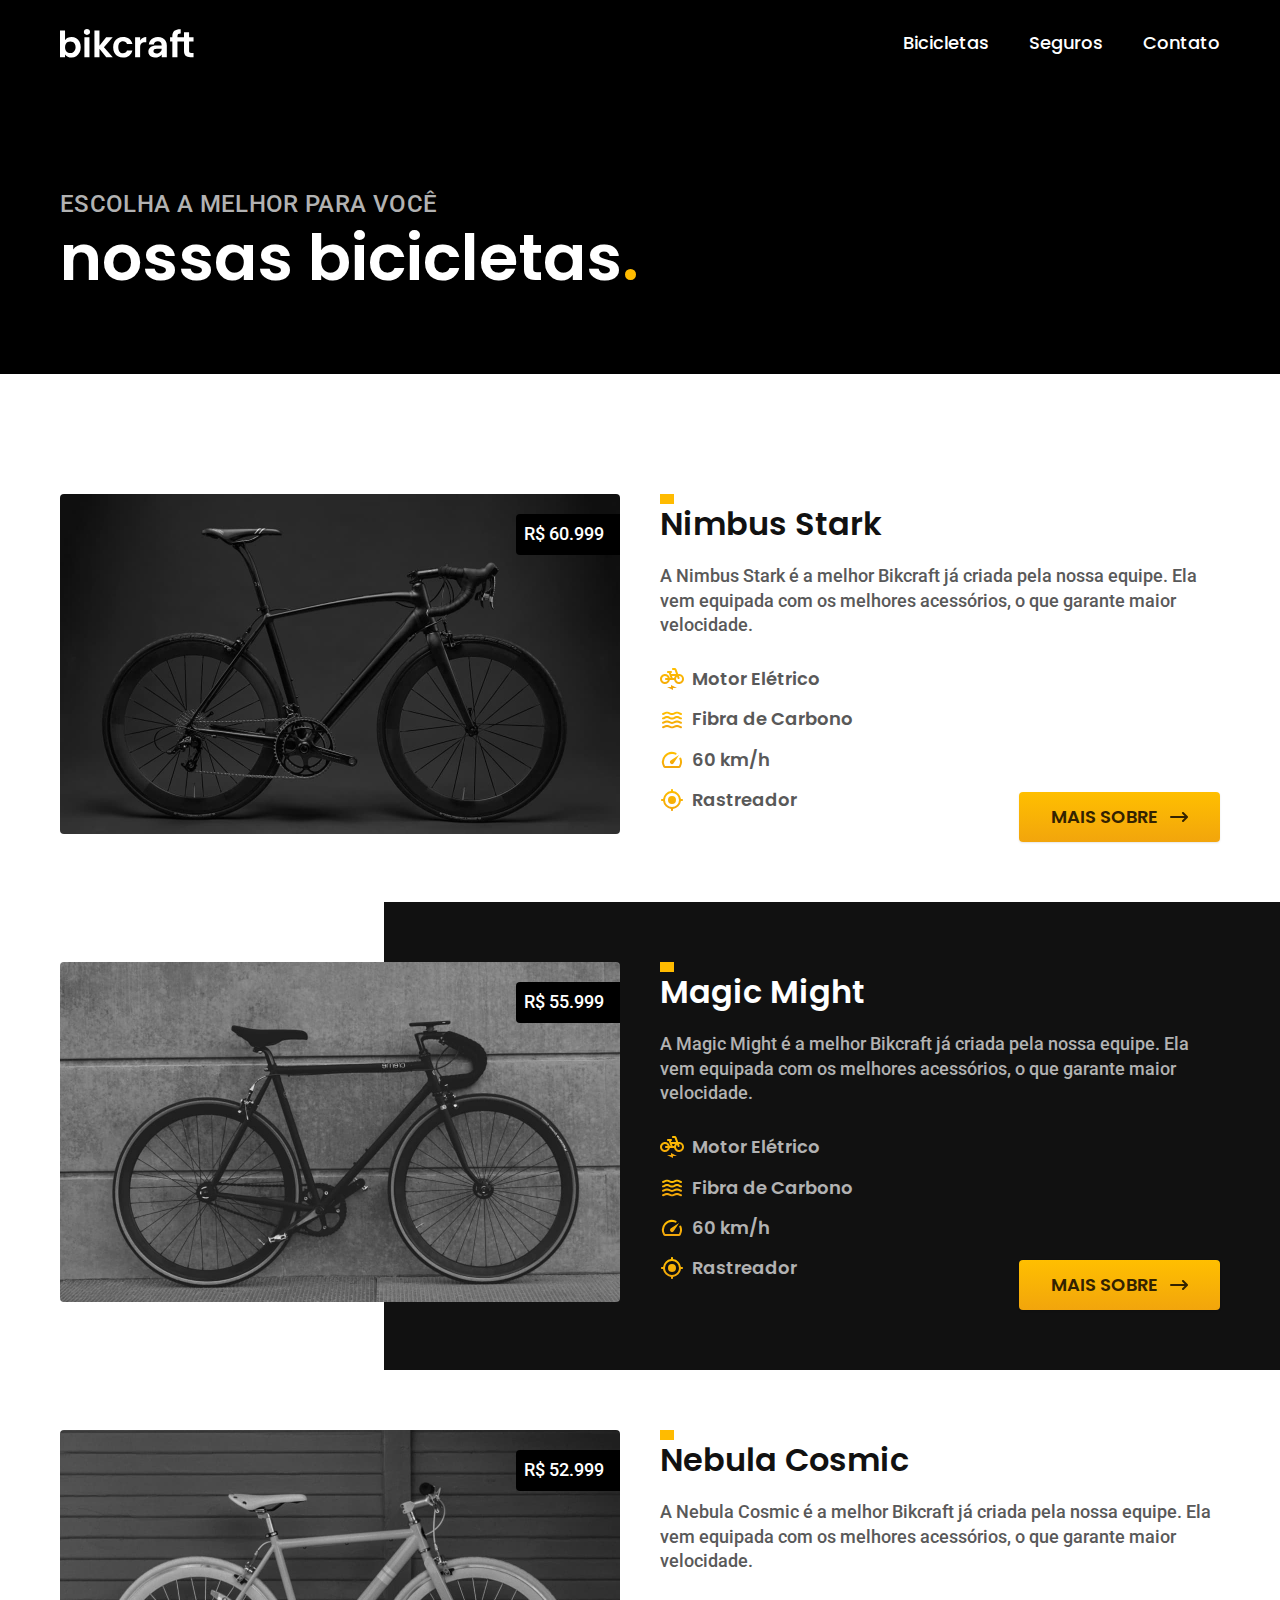
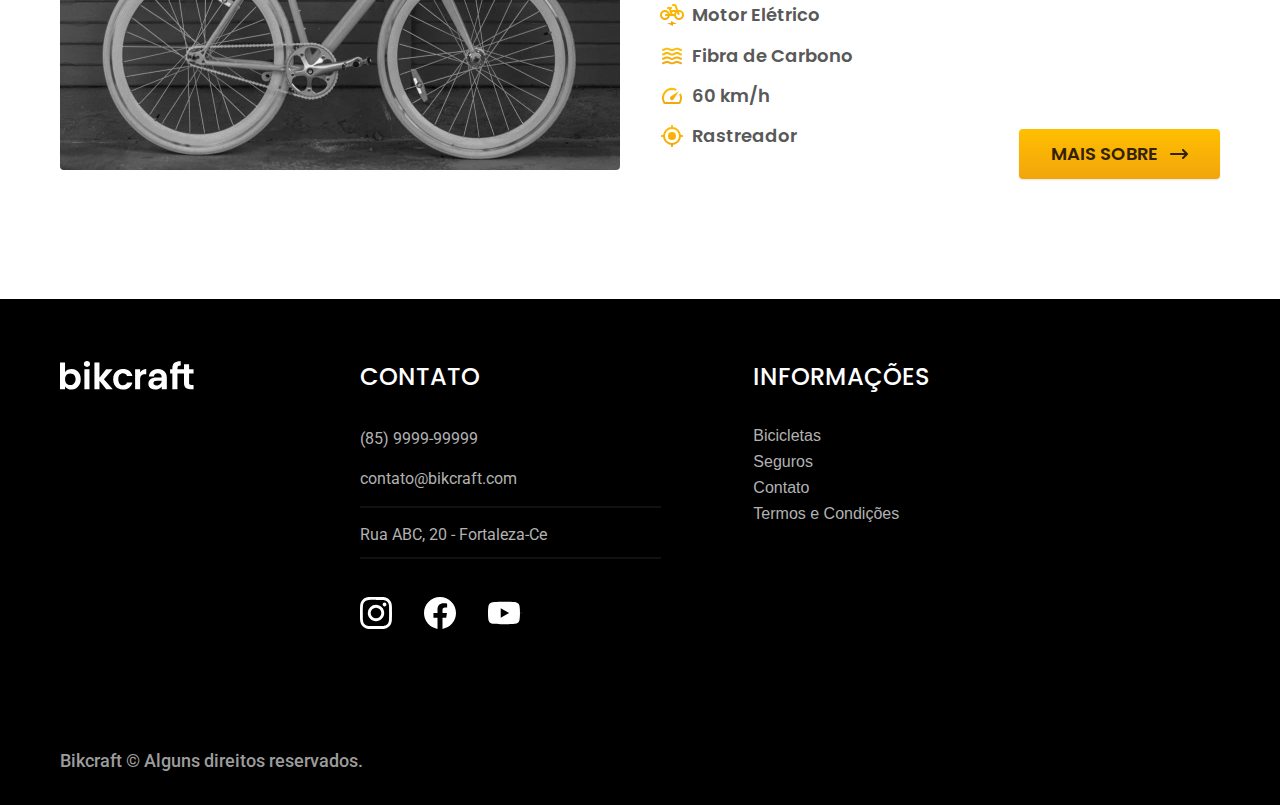
==== bicicletas.html @ 05d370a3 "pagina interna  nimbus stark/article - escolha a sua concluido" ====
<!DOCTYPE html>
<html lang="pt-BR">

<head>
   <meta charset="UTF-8">
   <meta name="viewport" content="width=device-width, initial-scale=1.0">
   <title>Bicicletas | Bikcraft</title>
   <meta name="description" content="Bicicletas elétricas de alta precisão e qualidade,  feitas sob medida para o cliente. Explore o mundo na sua velocidade com a Bikcraft.">
   <link rel="stylesheet" href="../css/style.css">
   <link rel="preconnect" href="https://fonts.googleapis.com">
   <link rel="preconnect" href="https://fonts.gstatic.com" crossorigin>
   <link href="https://fonts.googleapis.com/css2?family=Poppins:ital,wght@0,600;1,400&family=Roboto:wght@400;500&display=swap" rel="stylesheet">
</head>

<body id="bicicletas">
   <!-- HEADER -->
   <header class="header-bg">
      <div class="header container">
         <a href="../index.html"><img src="../img/bikcraft.svg" alt="bikcraft"></a>
         <nav class="nav">
            <ul class="header-menu font-1-m">
               <li><a href="./bicicletas.html">Bicicletas</a></li>
               <li><a href="./seguros.html">Seguros</a></li>
               <li><a href="./contato.html">Contato</a></li>
            </ul>
         </nav>
      </div>
   </header>

   <div class="header-interno-bg">
      <div class="header-interno container">
         <p class="font-2-l-b">Escolha a melhor para você</p>
         <h2 class="font-1-xxl">nossas bicicletas<span>.</span></h2>
      </div>
   </div>

   <!-- main -->
   <main>
      <section aria-label="As melhores e mais tecnologicas bicicletas.">

         <div class="bicicleta-box bicicleta-wp">
            <div class="bicicleta-box-img">
               <img src="../img/bicicletas/nimbus.jpg" alt="Nebula">
               <span class="preco-bik font-2-m">R$ 60.999</span>
            </div>

            <div class="bicicleta-box-conteudo">
               <h2 class="font-1-xl">Nimbus Stark</h2>
               <p class="font-2-m">A Nimbus Stark é a melhor Bikcraft já criada pela nossa equipe. Ela vem equipada com os melhores acessórios, o que garante maior velocidade.</p>
               <div class="bicicleta-box-vantagens">
                  <ul class="font-1-m-b">
                     <li>
                        <img src="../img/icones/eletrica.svg" alt="">
                        Motor Elétrico
                     </li>
                     <li>
                        <img src="../img/icones/carbono.svg" alt="">
                        Fibra de Carbono
                     </li>
                     <li>
                        <img src="../img/icones/velocidade.svg" alt="">
                        60 km/h
                     </li>
                     <li>
                        <img src="../img/icones/rastreador.svg" alt="">
                        Rastreador
                     </li>
                  </ul>
                  <a class="bicicleta-box-botao font-1-m-b" href="./bicicletas/nimbus.html">
                     MAIS SOBRE
                  </a>
               </div>
            </div>
         </div>

         <div id="bicicleta-bg">
            <div class="bicicleta-box bicicleta-wp">
               <div class="bicicleta-box-img">
                  <img src="../img/bicicletas/magic.jpg" alt="Nimbus Stark">
                  <span class="preco-bik font-2-m">R$ 55.999</span>
               </div>
               <div class="bicicleta-box-conteudo">
                  <h2 class="font-1-xl">Magic Might</h2>
                  <p class="font-2-m">A Magic Might é a melhor Bikcraft já criada pela nossa equipe. Ela vem equipada com os melhores acessórios, o que garante maior velocidade.</p>
                  <div class="bicicleta-box-vantagens">
                     <ul class="font-1-m-b">
                        <li>
                           <img src="../img/icones/eletrica.svg" alt="">
                           Motor Elétrico
                        </li>
                        <li>
                           <img src="../img/icones/carbono.svg" alt="">
                           Fibra de Carbono
                        </li>
                        <li>
                           <img src="../img/icones/velocidade.svg" alt="">
                           60 km/h
                        </li>
                        <li>
                           <img src="../img/icones/rastreador.svg" alt="">
                           Rastreador
                        </li>
                     </ul>
                     <a class="bicicleta-box-botao font-1-m-b" href="./bicicletas/magic-might.html">
                        MAIS SOBRE
                     </a>
                  </div>
               </div>
            </div>
         </div>

         <div class="bicicleta-box bicicleta-wp">
            <div class="bicicleta-box-img">
               <img src="../img/bicicletas/nebula.jpg" alt="Nebula">
               <span class="preco-bik font-2-m">R$ 52.999</span>
            </div>

            <div class="bicicleta-box-conteudo">
               <h2 class="font-1-xl">Nebula Cosmic</h2>
               <p class="font-2-m">A Nebula Cosmic é a melhor Bikcraft já criada pela nossa equipe. Ela vem equipada com os melhores acessórios, o que garante maior velocidade.</p>
               <div class="bicicleta-box-vantagens">
                  <ul class="font-1-m-b">
                     <li>
                        <img src="../img/icones/eletrica.svg" alt="">
                        Motor Elétrico
                     </li>
                     <li>
                        <img src="../img/icones/carbono.svg" alt="">
                        Fibra de Carbono
                     </li>
                     <li>
                        <img src="../img/icones/velocidade.svg" alt="">
                        60 km/h
                     </li>
                     <li>
                        <img src="../img/icones/rastreador.svg" alt="">
                        Rastreador
                     </li>
                  </ul>
                  <a class="bicicleta-box-botao font-1-m-b" href="./bicicletas/nebula-cosmic.html">
                     MAIS SOBRE
                  </a>
               </div>
            </div>
         </div>
      </section>
   </main>
   <!-- footer -->
   <footer class="footer-bg heigth-footer">
      <div class="container" id="footer-container" style="color: aliceblue;">
         <div class="footer-logo">
            <img src="../img/bikcraft.svg" alt="">
         </div>

         <div class="footer-contato font-2-s">
            <h2 class="font-1-l">contato</h2>
            <ul>
               <li>
                  <a href="tel:+5585999999999">(85) 9999-99999</a>
               </li>
               <li>
                  <a href="mailto:"></a>
               </li>
               <li>
                  <a href="mailto:email@provedor.com.br?subject=Assunto do email&cc=copia@provedor.com.br&bcc=copiaoculta@provedor.com.br&body=Conteúdo do email que será preenchido automaticamente">contato@bikcraft.com</a>
               </li>
            </ul>

            <span>Rua ABC, 20 - Fortaleza-Ce</span>

            <ul class="footer-redes">
               <li>
                  <a href="#"><img src="../img/redes/instagram.svg" alt="instagram"></a>
               </li>
               <li>
                  <a href="#"><img src="../img/redes/facebook.svg" alt="facebook"></a>
               </li>
               <li>
                  <a href="#"><img src="../img/redes/youtube.svg" alt="youtube"></a>
               </li>
            </ul>

         </div>

         <div class="footer-informacoes">
            <h2 class="font-1-l">Informações</h2>

            <ul>
               <li><a href="./bicicletas.html">Bicicletas</a></li>
               <li><a href="./seguros.html">Seguros</a></li>
               <li><a href="./contato.html">Contato</a></li>
               <li><a href="./termos.html">Termos e Condições</a></li>
            </ul>
         </div>

         <span class="copy font-2-m">Bikcraft © Alguns direitos reservados.</span>
      </div>
   </footer>
</body>

</html>
---- css/style.css ----
/* GLOBAL */
@import url(./global/global.css);
@import url(./global/header.css);
@import url(./utilidades/tipografia.css);
@import url(./global/footer.css);
/* UTILIDADES */
@import url(./utilidades/cores.css);
@import url(./utilidades/componetes.css);
/* HOME */
@import url(./home/introducao.css);
@import url(./home/lista.css);
@import url(./home/tecnologia.css);
@import url(./home/parceiros.css);
@import url(./home/depoimento.css);
@import url(./home/seguros.css);
/* TERMOS */
@import url(../css/termos/termos.css);
/* BICICLETAS */
@import url(../css/bicicletas/bicicletas.css);
@import url(../css/bicicletas/nimbus.css);
/* ORÇAMENTO */
@import url(../css/orcamento/orcamento.css);
/* SEGUROS */
@import url(../css/seguros/seguros.css);
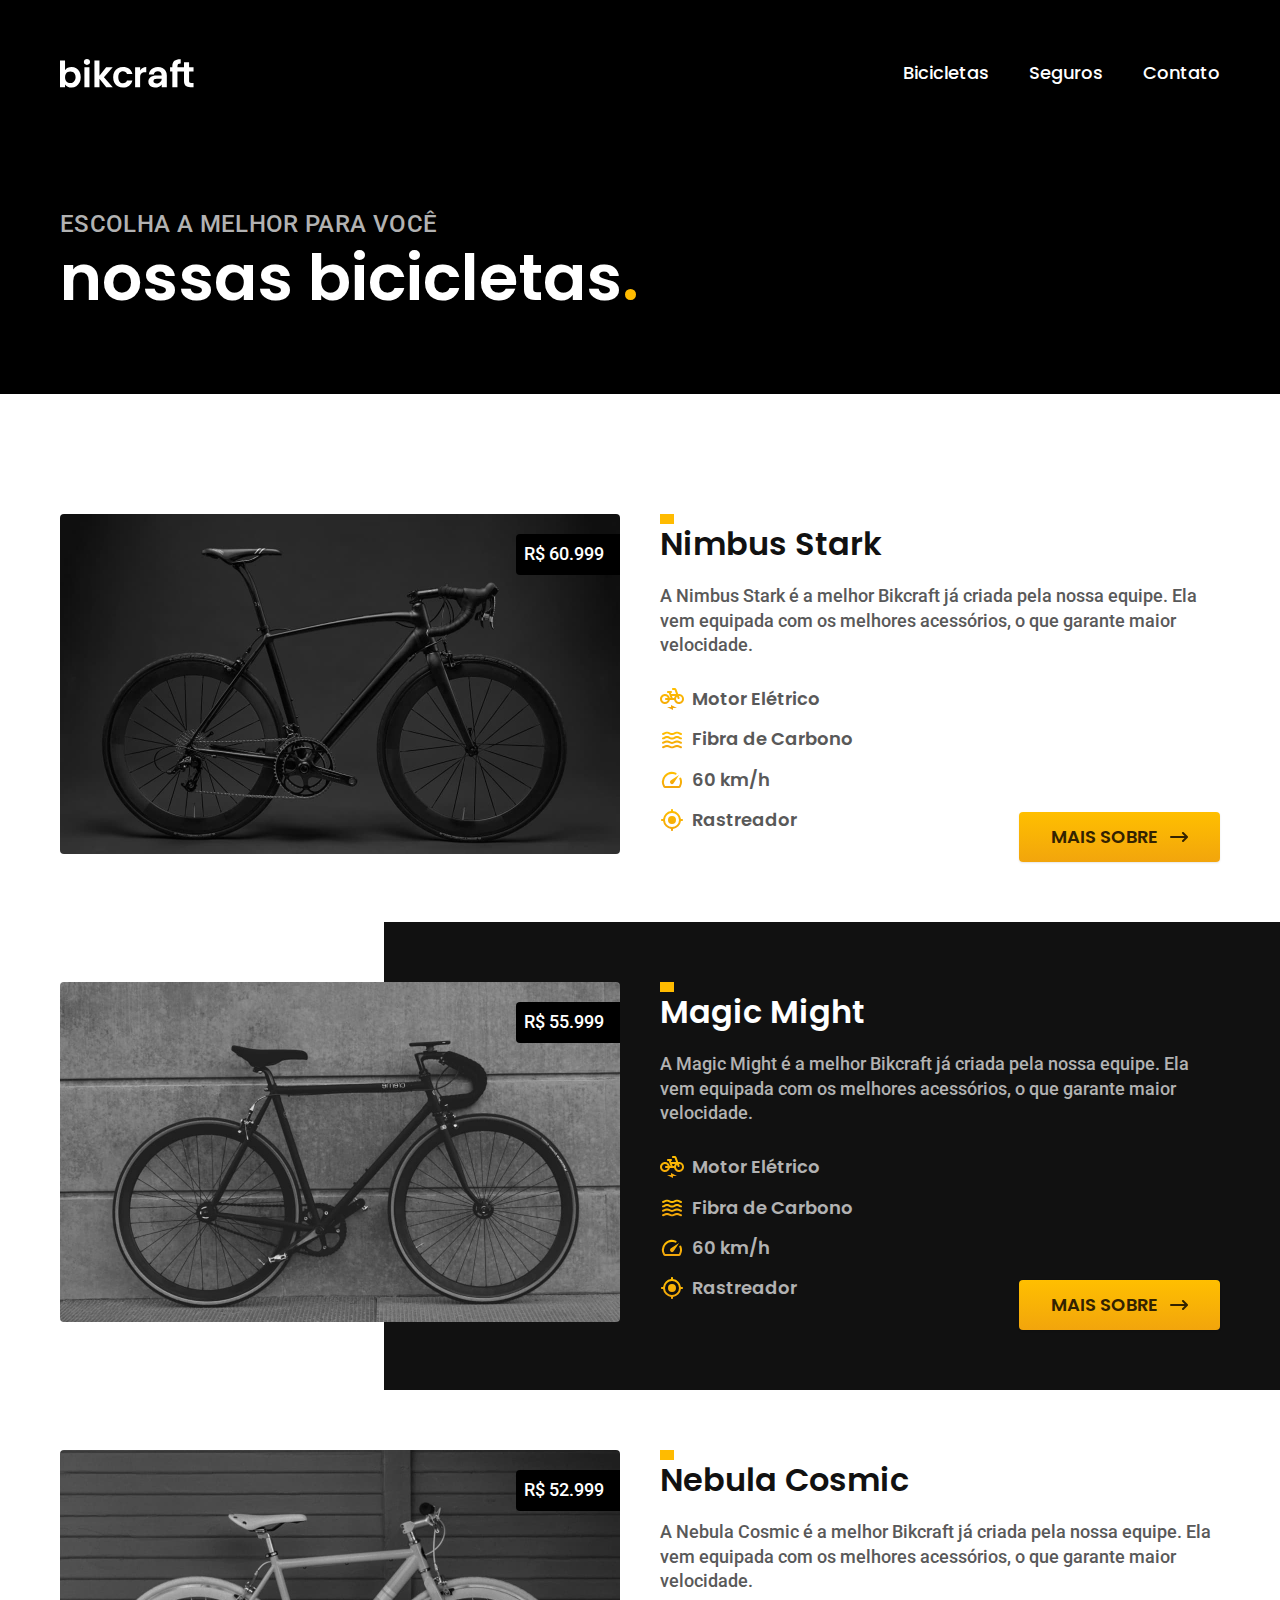
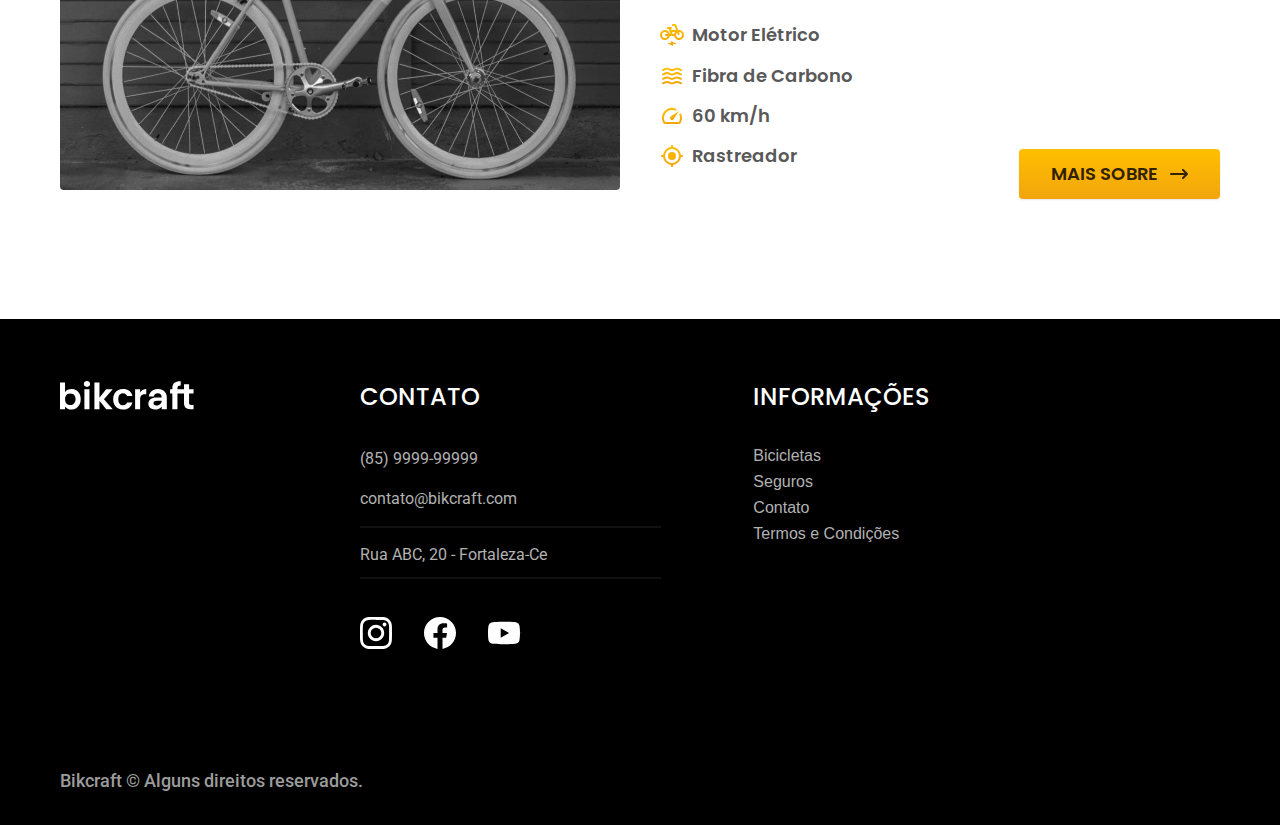
==== commit e99848f2: "teste links internos e pg internas nebula magic" ====
--- a/bicicletas.html
+++ b/bicicletas.html
@@ -6,7 +6,7 @@
    <meta name="viewport" content="width=device-width, initial-scale=1.0">
    <title>Bicicletas | Bikcraft</title>
    <meta name="description" content="Bicicletas elétricas de alta precisão e qualidade,  feitas sob medida para o cliente. Explore o mundo na sua velocidade com a Bikcraft.">
-   <link rel="stylesheet" href="../css/style.css">
+   <link rel="stylesheet" href="./css/style.css">
    <link rel="preconnect" href="https://fonts.googleapis.com">
    <link rel="preconnect" href="https://fonts.gstatic.com" crossorigin>
    <link href="https://fonts.googleapis.com/css2?family=Poppins:ital,wght@0,600;1,400&family=Roboto:wght@400;500&display=swap" rel="stylesheet">
@@ -16,7 +16,7 @@
    <!-- HEADER -->
    <header class="header-bg">
       <div class="header container">
-         <a href="../index.html"><img src="../img/bikcraft.svg" alt="bikcraft"></a>
+         <a href="./index.html"><img src="./img/bikcraft.svg" alt="bikcraft"></a>
          <nav class="nav">
             <ul class="header-menu font-1-m">
                <li><a href="./bicicletas.html">Bicicletas</a></li>
@@ -40,7 +40,7 @@
 
          <div class="bicicleta-box bicicleta-wp">
             <div class="bicicleta-box-img">
-               <img src="../img/bicicletas/nimbus.jpg" alt="Nebula">
+               <img src="./img/bicicletas/nimbus.jpg" alt="Nebula">
                <span class="preco-bik font-2-m">R$ 60.999</span>
             </div>
 
@@ -50,19 +50,19 @@
                <div class="bicicleta-box-vantagens">
                   <ul class="font-1-m-b">
                      <li>
-                        <img src="../img/icones/eletrica.svg" alt="">
+                        <img src="./img/icones/eletrica.svg" alt="">
                         Motor Elétrico
                      </li>
                      <li>
-                        <img src="../img/icones/carbono.svg" alt="">
+                        <img src="./img/icones/carbono.svg" alt="">
                         Fibra de Carbono
                      </li>
                      <li>
-                        <img src="../img/icones/velocidade.svg" alt="">
+                        <img src="./img/icones/velocidade.svg" alt="">
                         60 km/h
                      </li>
                      <li>
-                        <img src="../img/icones/rastreador.svg" alt="">
+                        <img src="./img/icones/rastreador.svg" alt="">
                         Rastreador
                      </li>
                   </ul>
@@ -76,7 +76,7 @@
          <div id="bicicleta-bg">
             <div class="bicicleta-box bicicleta-wp">
                <div class="bicicleta-box-img">
-                  <img src="../img/bicicletas/magic.jpg" alt="Nimbus Stark">
+                  <img src="./img/bicicletas/magic.jpg" alt="Magic Might">
                   <span class="preco-bik font-2-m">R$ 55.999</span>
                </div>
                <div class="bicicleta-box-conteudo">
@@ -85,23 +85,23 @@
                   <div class="bicicleta-box-vantagens">
                      <ul class="font-1-m-b">
                         <li>
-                           <img src="../img/icones/eletrica.svg" alt="">
+                           <img src="./img/icones/eletrica.svg" alt="">
                            Motor Elétrico
                         </li>
                         <li>
-                           <img src="../img/icones/carbono.svg" alt="">
+                           <img src="./img/icones/carbono.svg" alt="">
                            Fibra de Carbono
                         </li>
                         <li>
-                           <img src="../img/icones/velocidade.svg" alt="">
+                           <img src="./img/icones/velocidade.svg" alt="">
                            60 km/h
                         </li>
                         <li>
-                           <img src="../img/icones/rastreador.svg" alt="">
+                           <img src="./img/icones/rastreador.svg" alt="">
                            Rastreador
                         </li>
                      </ul>
-                     <a class="bicicleta-box-botao font-1-m-b" href="./bicicletas/magic-might.html">
+                     <a class="bicicleta-box-botao font-1-m-b" href="./bicicletas/magic.html">
                         MAIS SOBRE
                      </a>
                   </div>
@@ -111,7 +111,7 @@
 
          <div class="bicicleta-box bicicleta-wp">
             <div class="bicicleta-box-img">
-               <img src="../img/bicicletas/nebula.jpg" alt="Nebula">
+               <img src="./img/bicicletas/nebula.jpg" alt="Nebula">
                <span class="preco-bik font-2-m">R$ 52.999</span>
             </div>
 
@@ -121,23 +121,23 @@
                <div class="bicicleta-box-vantagens">
                   <ul class="font-1-m-b">
                      <li>
-                        <img src="../img/icones/eletrica.svg" alt="">
+                        <img src="./img/icones/eletrica.svg" alt="">
                         Motor Elétrico
                      </li>
                      <li>
-                        <img src="../img/icones/carbono.svg" alt="">
+                        <img src="./img/icones/carbono.svg" alt="">
                         Fibra de Carbono
                      </li>
                      <li>
-                        <img src="../img/icones/velocidade.svg" alt="">
+                        <img src="./img/icones/velocidade.svg" alt="">
                         60 km/h
                      </li>
                      <li>
-                        <img src="../img/icones/rastreador.svg" alt="">
+                        <img src="./img/icones/rastreador.svg" alt="">
                         Rastreador
                      </li>
                   </ul>
-                  <a class="bicicleta-box-botao font-1-m-b" href="./bicicletas/nebula-cosmic.html">
+                  <a class="bicicleta-box-botao font-1-m-b" href="./bicicletas/Nebula.html">
                      MAIS SOBRE
                   </a>
                </div>
@@ -149,7 +149,7 @@
    <footer class="footer-bg heigth-footer">
       <div class="container" id="footer-container" style="color: aliceblue;">
          <div class="footer-logo">
-            <img src="../img/bikcraft.svg" alt="">
+            <img src="./img/bikcraft.svg" alt="">
          </div>
 
          <div class="footer-contato font-2-s">
@@ -170,13 +170,13 @@
 
             <ul class="footer-redes">
                <li>
-                  <a href="#"><img src="../img/redes/instagram.svg" alt="instagram"></a>
-               </li>
-               <li>
-                  <a href="#"><img src="../img/redes/facebook.svg" alt="facebook"></a>
-               </li>
-               <li>
-                  <a href="#"><img src="../img/redes/youtube.svg" alt="youtube"></a>
+                  <a href="#"><img src="./img/redes/instagram.svg" alt="instagram"></a>
+               </li>
+               <li>
+                  <a href="#"><img src="./img/redes/facebook.svg" alt="facebook"></a>
+               </li>
+               <li>
+                  <a href="#"><img src="./img/redes/youtube.svg" alt="youtube"></a>
                </li>
             </ul>
 
--- a/css/style.css
+++ b/css/style.css
@@ -17,8 +17,8 @@
 @import url(../css/termos/termos.css);
 /* BICICLETAS */
 @import url(../css/bicicletas/bicicletas.css);
-@import url(../css/bicicletas/nimbus.css);
+@import url(../css/bicicletas/bicicletas02.css);
 /* ORÇAMENTO */
 @import url(../css/orcamento/orcamento.css);
 /* SEGUROS */
-@import url(../css/seguros/seguros.css);+@import url(../css/seguros/seguros.css);
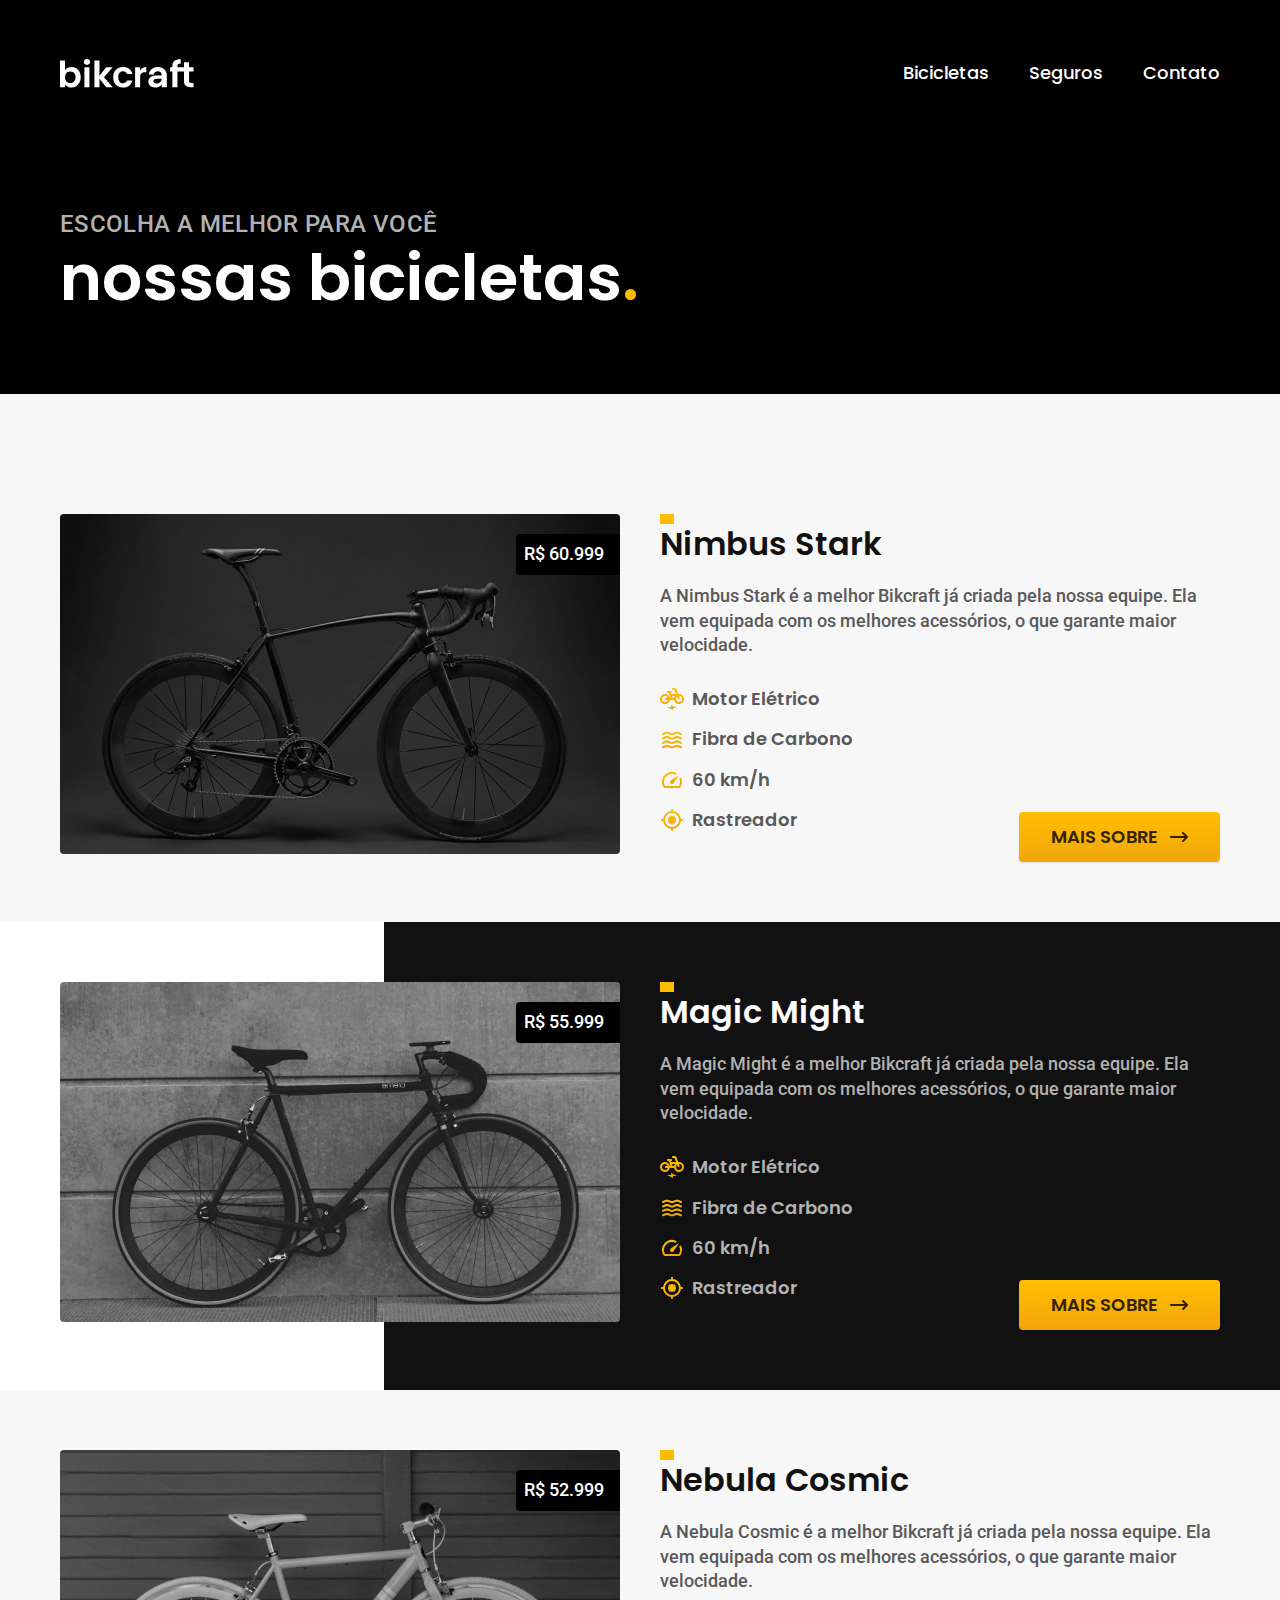
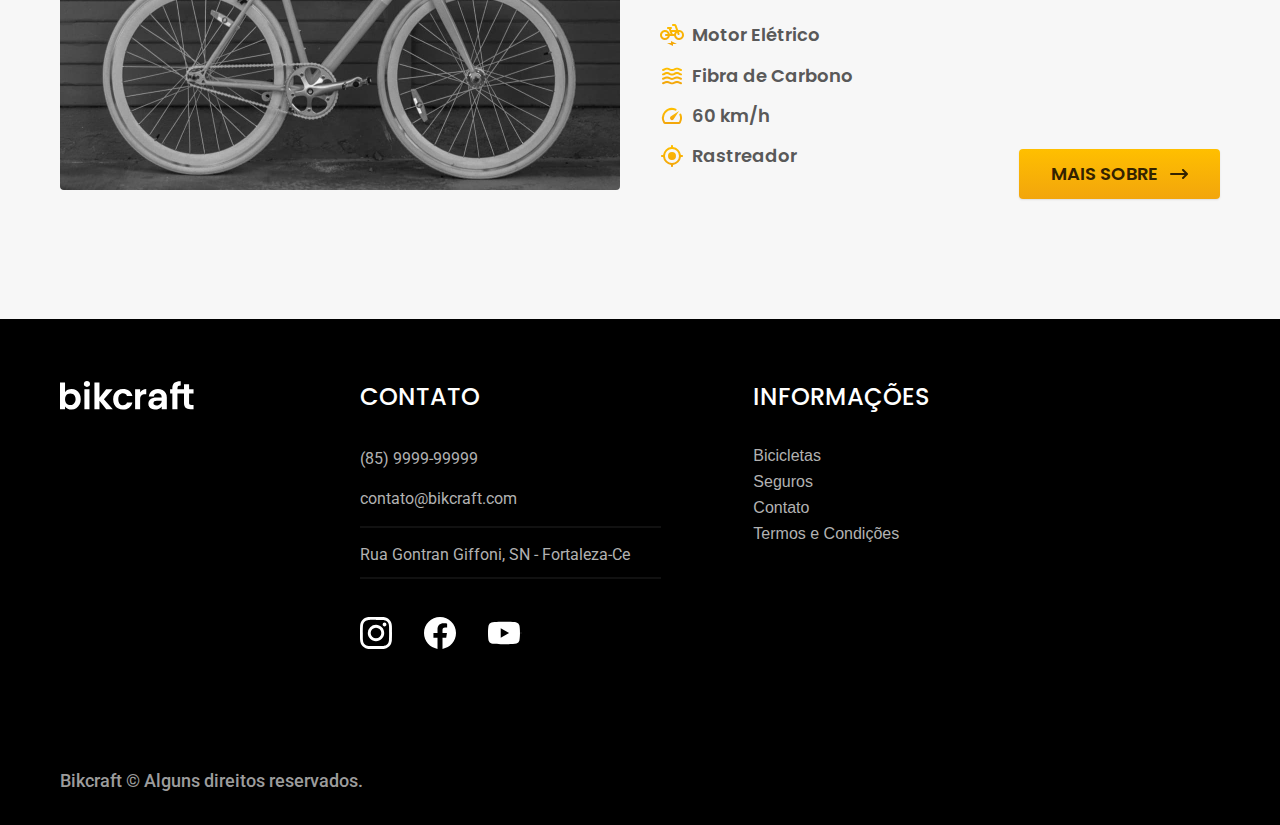
==== commit 5e9a9077: "section contato/mapa" ====
--- a/bicicletas.html
+++ b/bicicletas.html
@@ -166,7 +166,7 @@
                </li>
             </ul>
 
-            <span>Rua ABC, 20 - Fortaleza-Ce</span>
+            <span>Rua Gontran Giffoni, SN - Fortaleza-Ce</span>
 
             <ul class="footer-redes">
                <li>
--- a/css/style.css
+++ b/css/style.css
@@ -22,3 +22,5 @@
 @import url(../css/orcamento/orcamento.css);
 /* SEGUROS */
 @import url(../css/seguros/seguros.css);
+/* CONTATO */ 
+@import url(../css/contato/contato.css);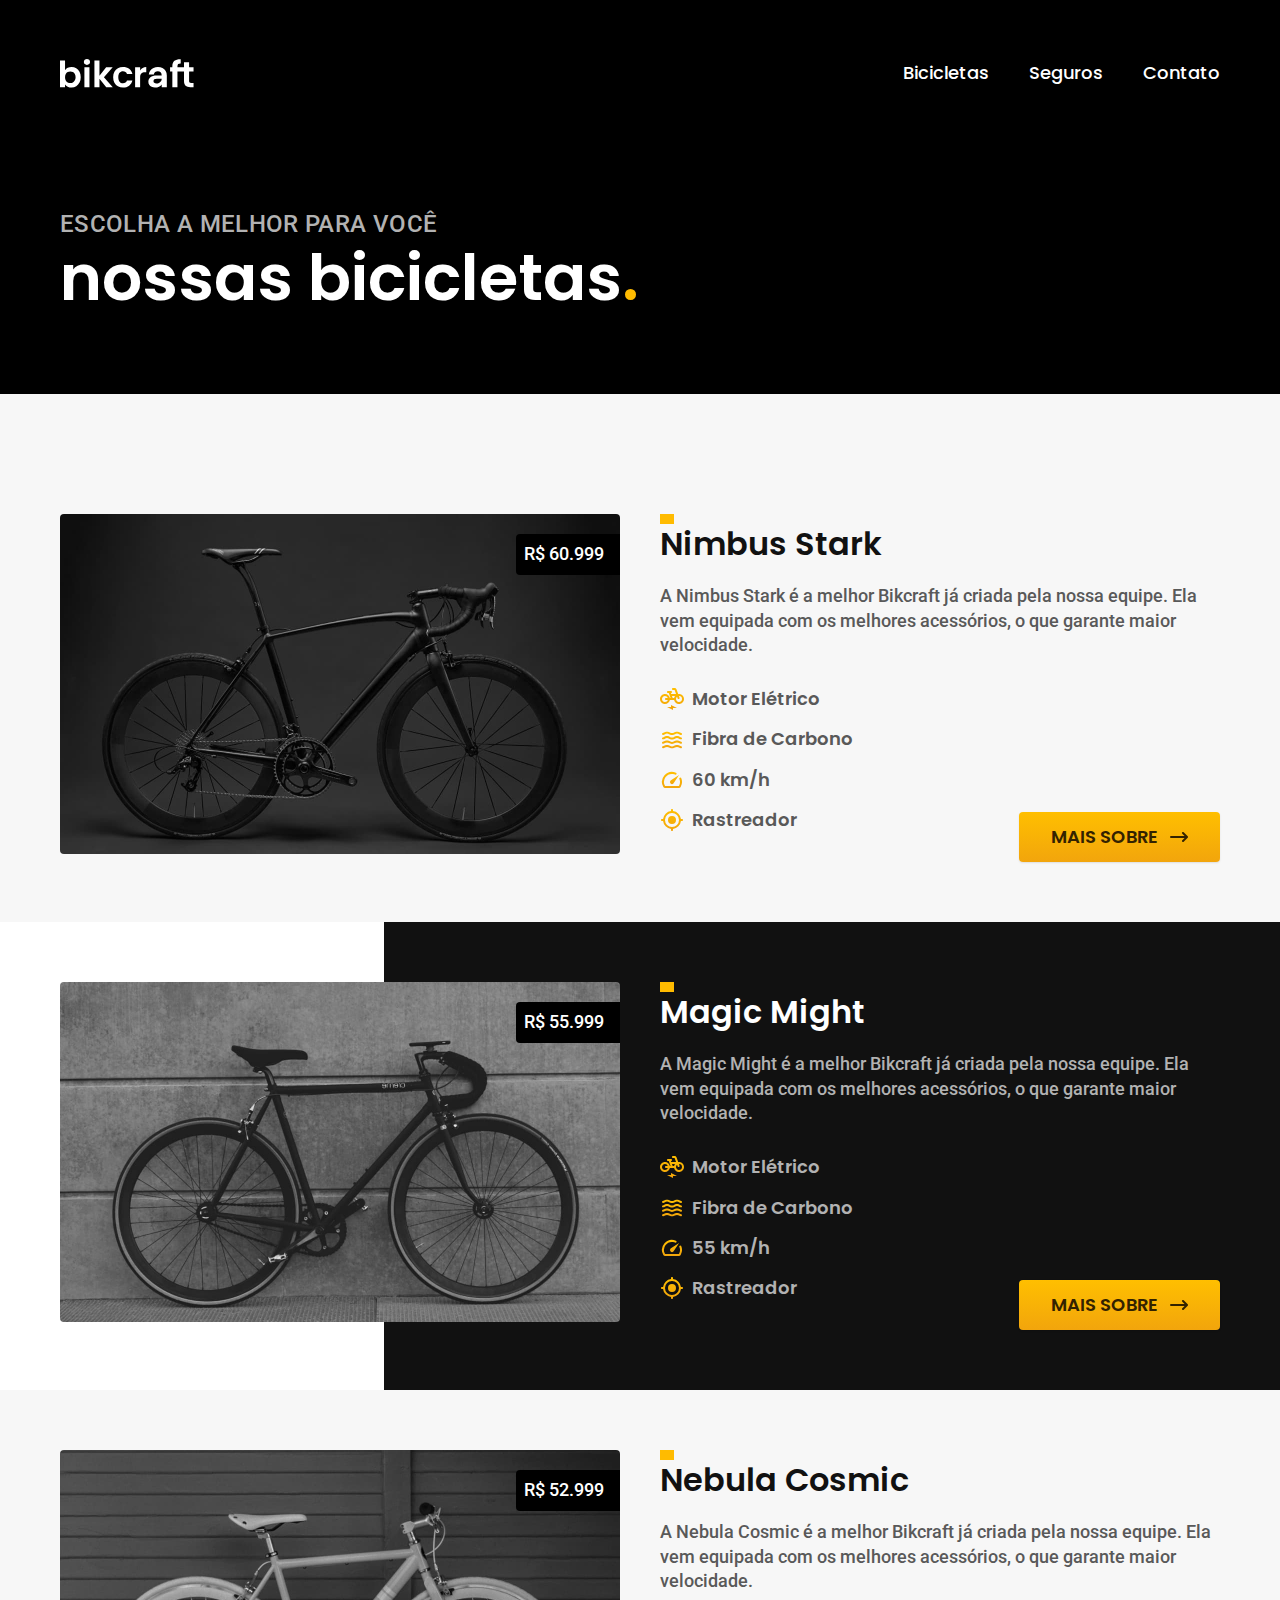
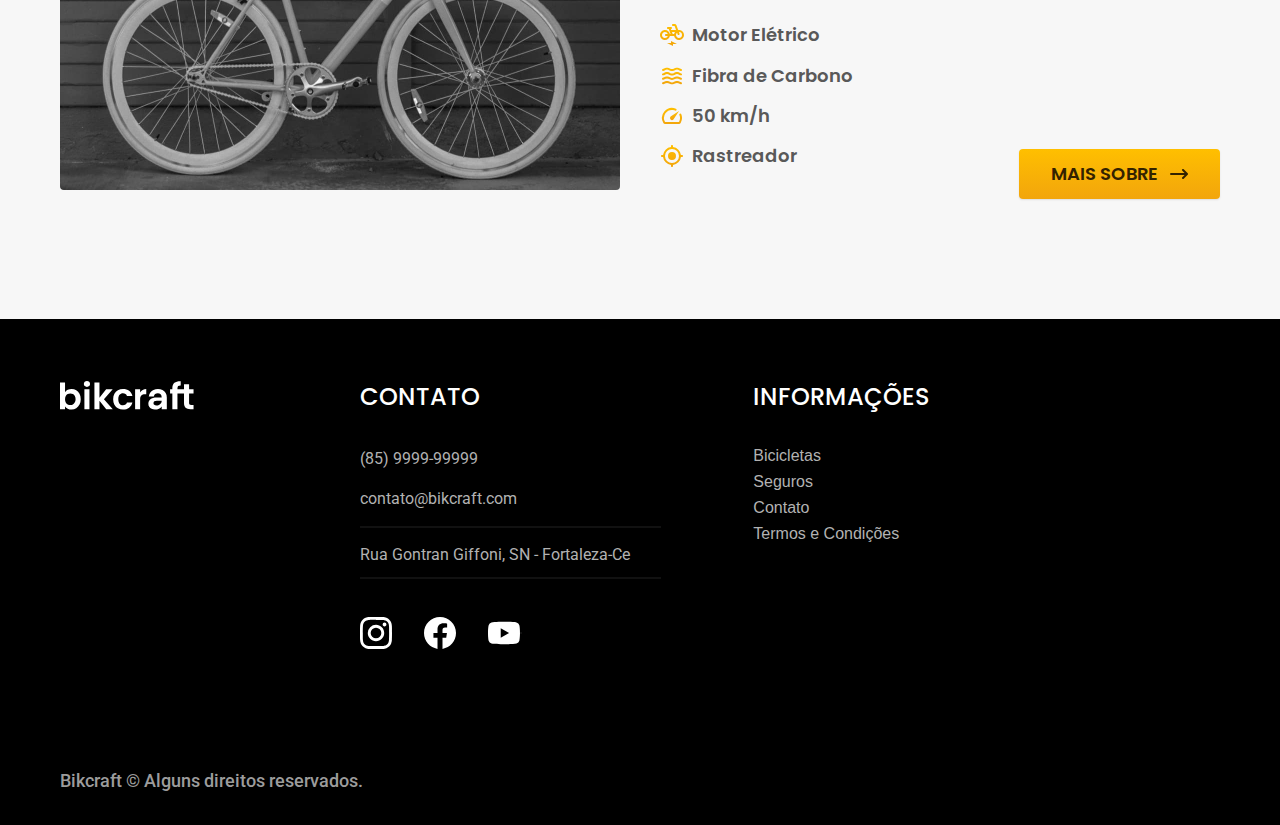
==== commit 95d0426c: "formulario bikcraft ou seguro / html e css concluido(faltando hover)" ====
--- a/bicicletas.html
+++ b/bicicletas.html
@@ -94,7 +94,7 @@
                         </li>
                         <li>
                            <img src="./img/icones/velocidade.svg" alt="">
-                           60 km/h
+                           55 km/h
                         </li>
                         <li>
                            <img src="./img/icones/rastreador.svg" alt="">
@@ -130,7 +130,7 @@
                      </li>
                      <li>
                         <img src="./img/icones/velocidade.svg" alt="">
-                        60 km/h
+                        50 km/h
                      </li>
                      <li>
                         <img src="./img/icones/rastreador.svg" alt="">
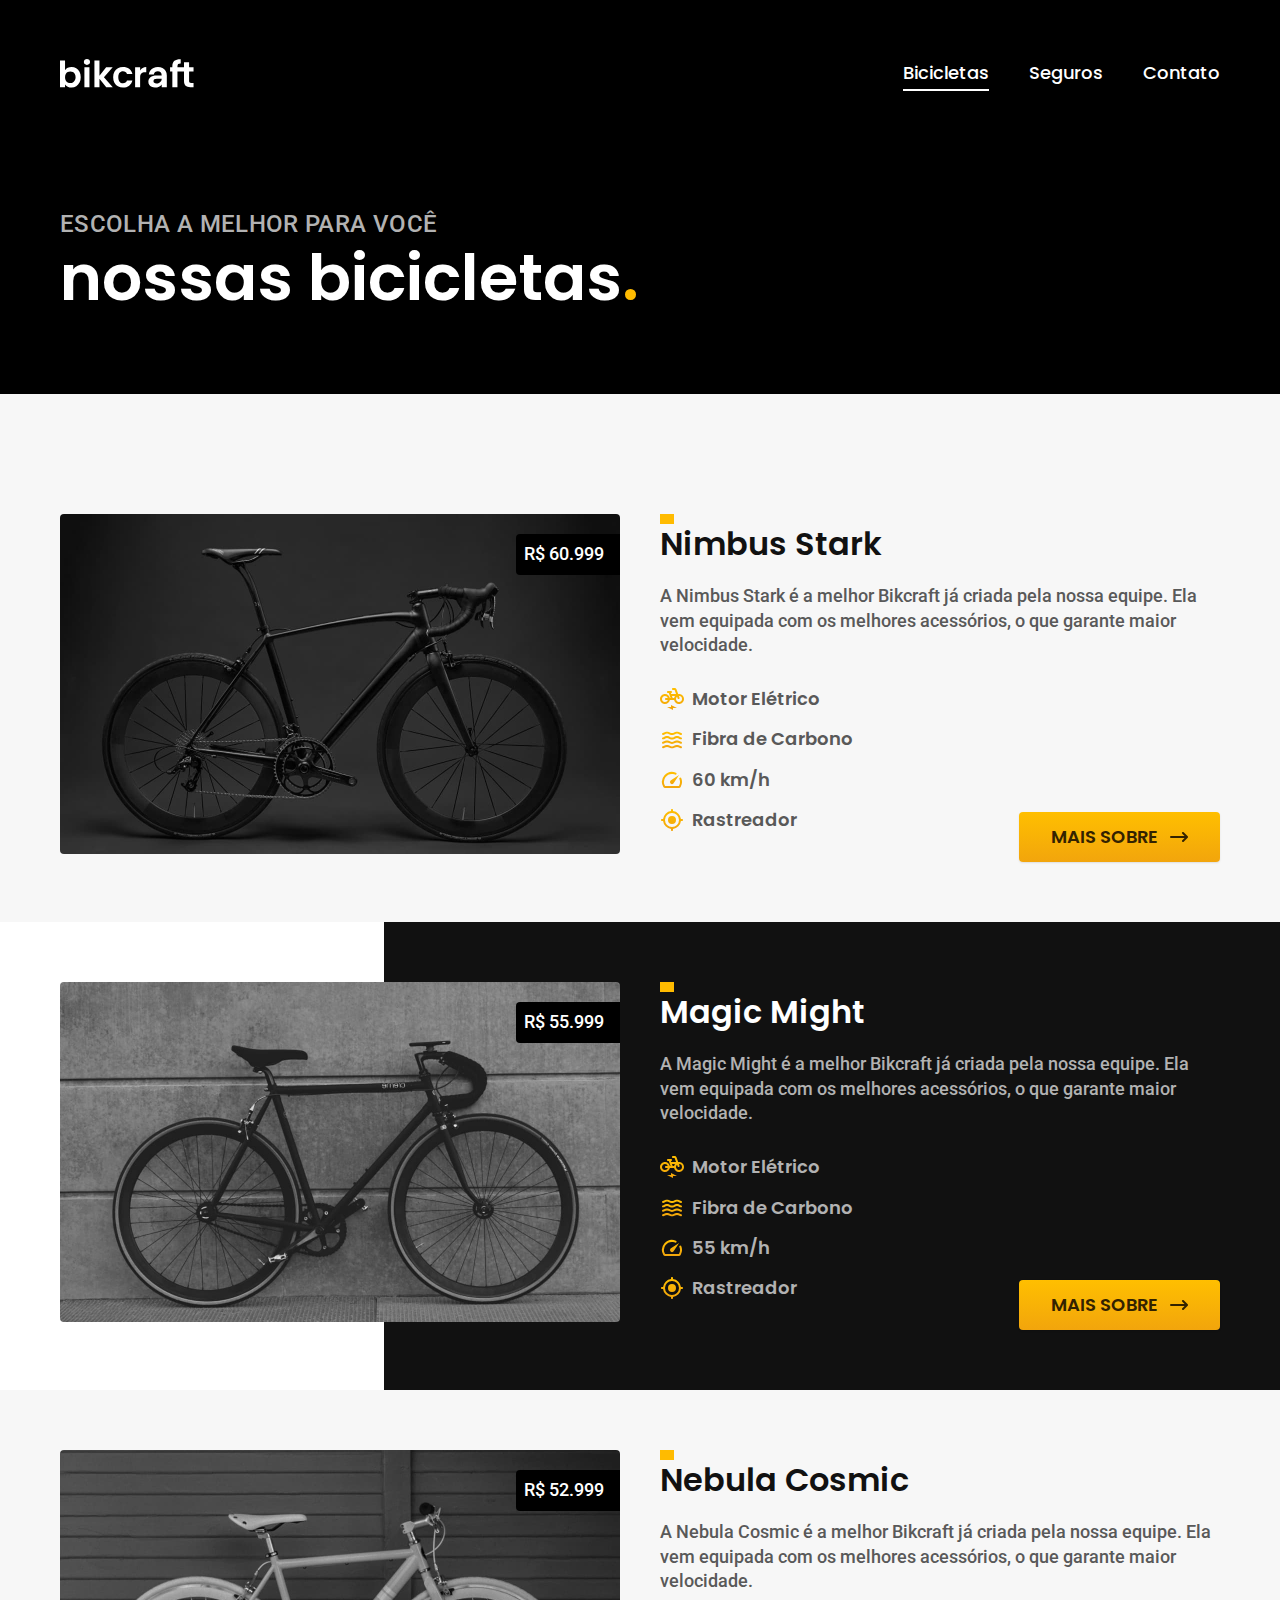
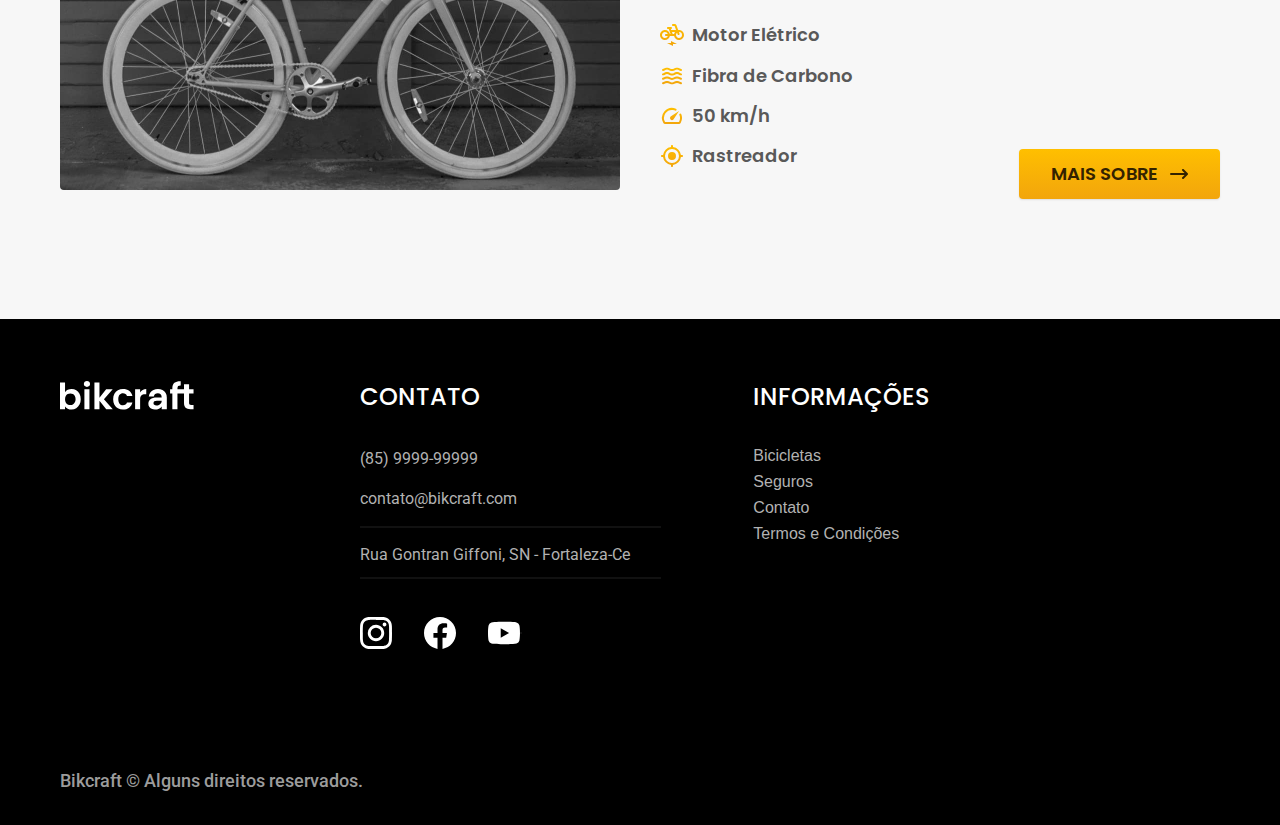
==== commit 56f74659: "detalhes finais" ====
--- a/bicicletas.html
+++ b/bicicletas.html
@@ -6,13 +6,14 @@
    <meta name="viewport" content="width=device-width, initial-scale=1.0">
    <title>Bicicletas | Bikcraft</title>
    <meta name="description" content="Bicicletas elétricas de alta precisão e qualidade,  feitas sob medida para o cliente. Explore o mundo na sua velocidade com a Bikcraft.">
+   <link rel="preload" href="./css/style.css" as="style">
    <link rel="stylesheet" href="./css/style.css">
    <link rel="preconnect" href="https://fonts.googleapis.com">
    <link rel="preconnect" href="https://fonts.gstatic.com" crossorigin>
    <link href="https://fonts.googleapis.com/css2?family=Poppins:ital,wght@0,600;1,400&family=Roboto:wght@400;500&display=swap" rel="stylesheet">
 </head>
 
-<body id="bicicletas">
+<body id="bicicletas .fadeInDown ">
    <!-- HEADER -->
    <header class="header-bg">
       <div class="header container">
@@ -196,6 +197,9 @@
          <span class="copy font-2-m">Bikcraft © Alguns direitos reservados.</span>
       </div>
    </footer>
+   
+   <script src="./plugins/simple-anime.js"></script>
+   <script src="./js/script.js"></script>
 </body>
 
 </html>--- a/css/style.css
+++ b/css/style.css
@@ -3,9 +3,12 @@
 @import url(./global/header.css);
 @import url(./utilidades/tipografia.css);
 @import url(./global/footer.css);
+
 /* UTILIDADES */
 @import url(./utilidades/cores.css);
 @import url(./utilidades/componetes.css);
+@import url(./utilidades/animacao.css);
+
 /* HOME */
 @import url(./home/introducao.css);
 @import url(./home/lista.css);
@@ -13,14 +16,22 @@
 @import url(./home/parceiros.css);
 @import url(./home/depoimento.css);
 @import url(./home/seguros.css);
+
 /* TERMOS */
 @import url(../css/termos/termos.css);
+
 /* BICICLETAS */
 @import url(../css/bicicletas/bicicletas.css);
 @import url(../css/bicicletas/bicicletas02.css);
+
 /* ORÇAMENTO */
-@import url(../css/orcamento/orcamento.css);
+@import url(../css/orcamento/escolha-produto.css);
+@import url(../css/orcamento/seguro.css);
+@import url(../css/orcamento/dados-pessoais.css);
+
 /* SEGUROS */
 @import url(../css/seguros/seguros.css);
-/* CONTATO */ 
-@import url(../css/contato/contato.css);+
+/* CONTATO */
+@import url(../css/contato/contato.css);
+
--- a/css/style.css
+++ b/css/style.css
@@ -3,9 +3,12 @@
 @import url(./global/header.css);
 @import url(./utilidades/tipografia.css);
 @import url(./global/footer.css);
+
 /* UTILIDADES */
 @import url(./utilidades/cores.css);
 @import url(./utilidades/componetes.css);
+@import url(./utilidades/animacao.css);
+
 /* HOME */
 @import url(./home/introducao.css);
 @import url(./home/lista.css);
@@ -13,14 +16,22 @@
 @import url(./home/parceiros.css);
 @import url(./home/depoimento.css);
 @import url(./home/seguros.css);
+
 /* TERMOS */
 @import url(../css/termos/termos.css);
+
 /* BICICLETAS */
 @import url(../css/bicicletas/bicicletas.css);
 @import url(../css/bicicletas/bicicletas02.css);
+
 /* ORÇAMENTO */
-@import url(../css/orcamento/orcamento.css);
+@import url(../css/orcamento/escolha-produto.css);
+@import url(../css/orcamento/seguro.css);
+@import url(../css/orcamento/dados-pessoais.css);
+
 /* SEGUROS */
 @import url(../css/seguros/seguros.css);
-/* CONTATO */ 
-@import url(../css/contato/contato.css);+
+/* CONTATO */
+@import url(../css/contato/contato.css);
+
